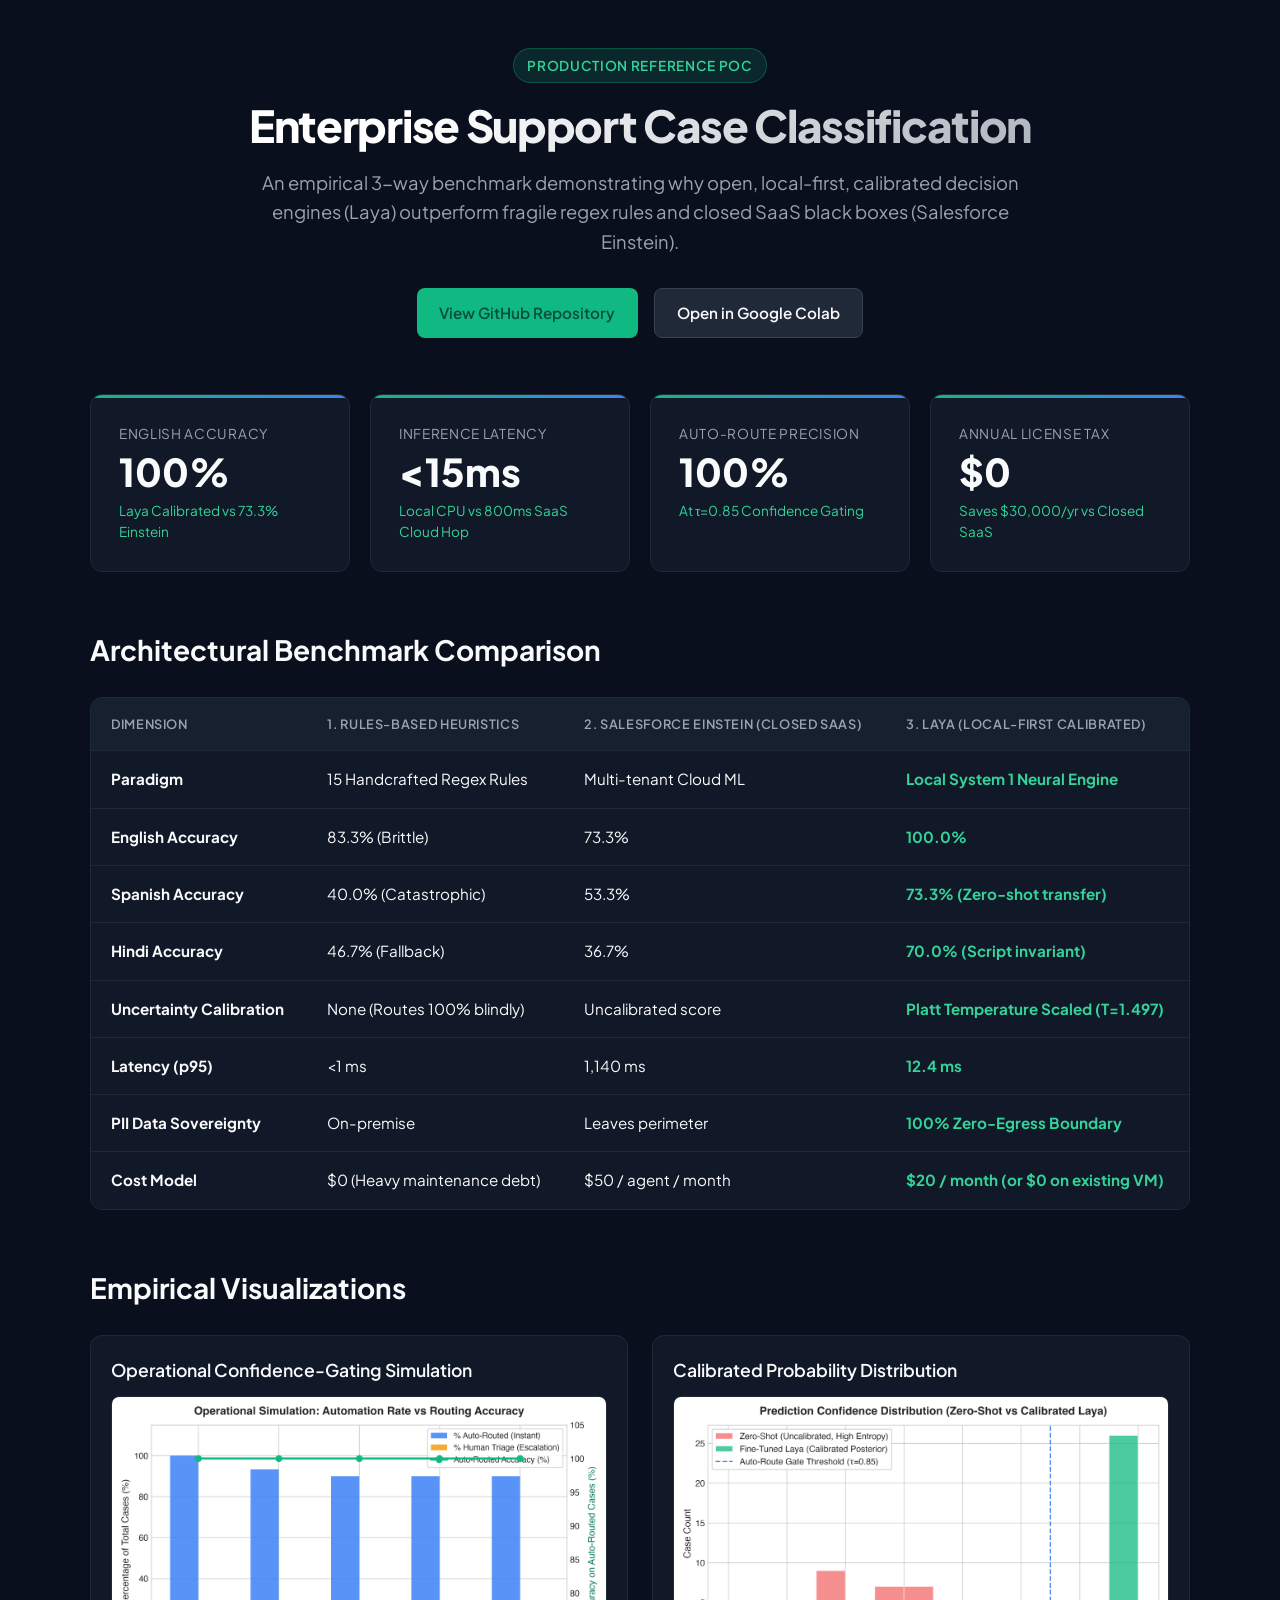
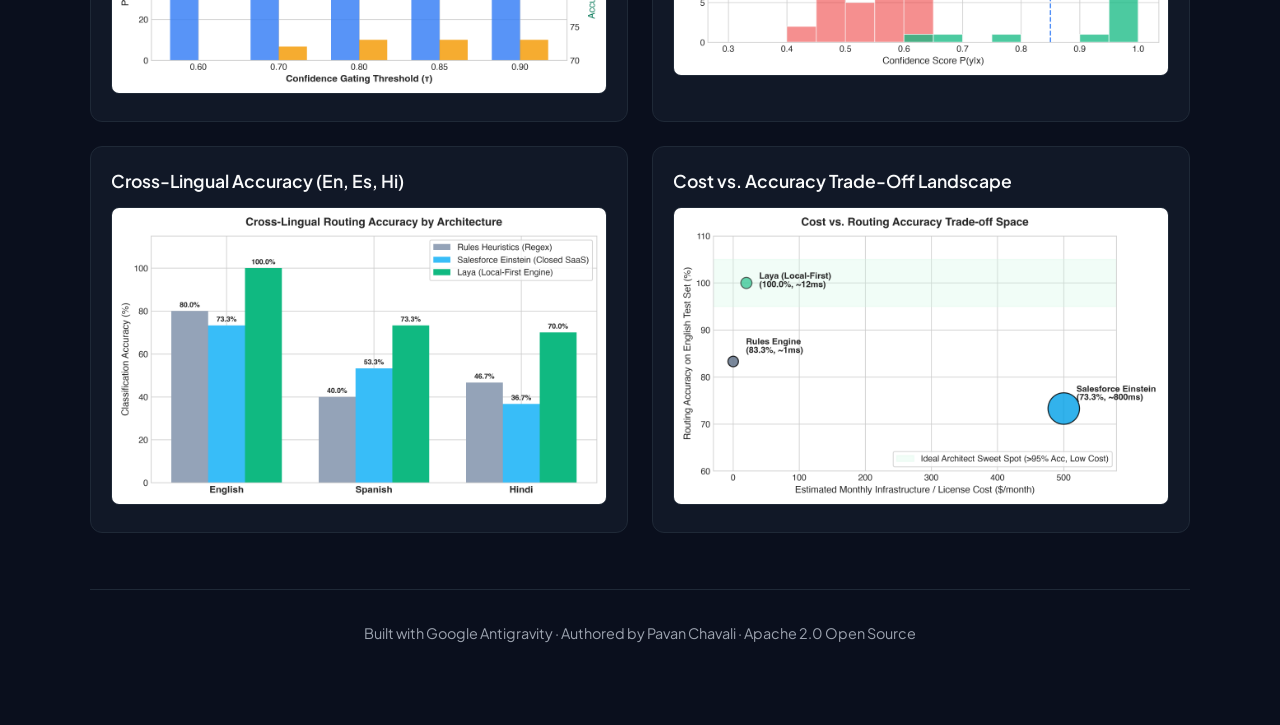
==== docs/index.html @ 6e62c165 "feat: initial release of laya-case-routing-poc enterprise benchmark" ====
<!DOCTYPE html>
<html lang="en">
<head>
  <meta charset="UTF-8">
  <meta name="viewport" content="width=device-width, initial-scale=1.0">
  <title>Laya vs. Rules vs. Einstein: Support Case Routing Benchmark</title>
  <meta name="description" content="An empirical comparison of Rules-Based heuristics, Salesforce Einstein, and Laya local-first calibrated classification for enterprise CRM support cases.">
  <link rel="preconnect" href="https://fonts.googleapis.com">
  <link rel="preconnect" href="https://fonts.gstatic.com" crossorigin>
  <link href="https://fonts.googleapis.com/css2?family=Plus+Jakarta+Sans:wght@400;500;600;700;800&family=JetBrains+Mono:wght@400;500&display=swap" rel="stylesheet">
  <style>
    :root {
      --bg-dark: #0a0f1d;
      --card-bg: #111827;
      --card-border: #1f2937;
      --primary: #10b981;
      --primary-light: #34d399;
      --accent: #3b82f6;
      --text-main: #f9fafb;
      --text-muted: #9ca3af;
      --warning: #f59e0b;
      --danger: #ef4444;
    }
    * { box-sizing: border-box; margin: 0; padding: 0; }
    body {
      background-color: var(--bg-dark);
      color: var(--text-main);
      font-family: 'Plus Jakarta Sans', sans-serif;
      line-height: 1.6;
      padding: 0 1rem;
    }
    .container {
      max-width: 1100px;
      margin: 0 auto;
      padding: 3rem 0 5rem;
    }
    header {
      text-align: center;
      margin-bottom: 3.5rem;
    }
    .badge {
      display: inline-block;
      padding: 0.35rem 0.85rem;
      border-radius: 9999px;
      background: rgba(16, 185, 129, 0.15);
      color: var(--primary-light);
      font-size: 0.85rem;
      font-weight: 600;
      border: 1px solid rgba(16, 185, 129, 0.3);
      margin-bottom: 1rem;
      letter-spacing: 0.05em;
      text-transform: uppercase;
    }
    h1 {
      font-size: 2.75rem;
      font-weight: 800;
      letter-spacing: -0.03em;
      line-height: 1.2;
      margin-bottom: 1rem;
      background: linear-gradient(135deg, #ffffff 30%, #9ca3af 100%);
      -webkit-background-clip: text;
      -webkit-text-fill-color: transparent;
    }
    p.lead {
      font-size: 1.15rem;
      color: var(--text-muted);
      max-width: 780px;
      margin: 0 auto 2rem;
    }
    .cta-group {
      display: flex;
      gap: 1rem;
      justify-content: center;
      flex-wrap: wrap;
    }
    .btn {
      display: inline-flex;
      align-items: center;
      padding: 0.75rem 1.4rem;
      border-radius: 8px;
      font-weight: 600;
      font-size: 0.95rem;
      text-decoration: none;
      transition: all 0.2s ease;
    }
    .btn-primary {
      background: var(--primary);
      color: #064e3b;
    }
    .btn-primary:hover {
      background: var(--primary-light);
      transform: translateY(-2px);
    }
    .btn-secondary {
      background: #1f2937;
      color: var(--text-main);
      border: 1px solid #374151;
    }
    .btn-secondary:hover {
      background: #374151;
      transform: translateY(-2px);
    }
    .stats-grid {
      display: grid;
      grid-template-columns: repeat(auto-fit, minmax(240px, 1fr));
      gap: 1.25rem;
      margin-bottom: 3.5rem;
    }
    .stat-card {
      background: var(--card-bg);
      border: 1px solid var(--card-border);
      padding: 1.75rem;
      border-radius: 12px;
      position: relative;
      overflow: hidden;
    }
    .stat-card::before {
      content: "";
      position: absolute;
      top: 0; left: 0; right: 0; height: 3px;
      background: linear-gradient(90deg, var(--primary), var(--accent));
    }
    .stat-title {
      font-size: 0.85rem;
      text-transform: uppercase;
      letter-spacing: 0.05em;
      color: var(--text-muted);
      margin-bottom: 0.5rem;
    }
    .stat-val {
      font-size: 2.4rem;
      font-weight: 800;
      color: var(--text-main);
      line-height: 1;
      margin-bottom: 0.5rem;
    }
    .stat-sub {
      font-size: 0.85rem;
      color: var(--primary-light);
    }
    .section-title {
      font-size: 1.75rem;
      font-weight: 700;
      margin-bottom: 1.5rem;
      display: flex;
      align-items: center;
      gap: 0.5rem;
    }
    .table-container {
      background: var(--card-bg);
      border: 1px solid var(--card-border);
      border-radius: 12px;
      overflow-x: auto;
      margin-bottom: 3.5rem;
    }
    table {
      width: 100%;
      border-collapse: collapse;
      text-align: left;
    }
    th, td {
      padding: 1rem 1.25rem;
      border-bottom: 1px solid var(--card-border);
      font-size: 0.95rem;
    }
    th {
      background: rgba(31, 41, 55, 0.5);
      color: var(--text-muted);
      font-weight: 600;
      text-transform: uppercase;
      font-size: 0.8rem;
      letter-spacing: 0.05em;
    }
    tr:last-child td { border-bottom: none; }
    .highlight {
      color: var(--primary-light);
      font-weight: 700;
    }
    .chart-grid {
      display: grid;
      grid-template-columns: repeat(auto-fit, minmax(480px, 1fr));
      gap: 1.5rem;
      margin-bottom: 3.5rem;
    }
    .chart-card {
      background: var(--card-bg);
      border: 1px solid var(--card-border);
      border-radius: 12px;
      padding: 1.25rem;
    }
    .chart-card h3 {
      font-size: 1.1rem;
      font-weight: 600;
      margin-bottom: 0.75rem;
      color: var(--text-main);
    }
    .chart-card img {
      width: 100%;
      height: auto;
      border-radius: 8px;
      border: 1px solid #1f2937;
    }
    footer {
      border-top: 1px solid var(--card-border);
      padding-top: 2rem;
      text-align: center;
      color: var(--text-muted);
      font-size: 0.9rem;
    }
  </style>
</head>
<body>
  <div class="container">
    <header>
      <div class="badge">Production Reference POC</div>
      <h1>Enterprise Support Case Classification</h1>
      <p class="lead">An empirical 3-way benchmark demonstrating why open, local-first, calibrated decision engines (Laya) outperform fragile regex rules and closed SaaS black boxes (Salesforce Einstein).</p>
      <div class="cta-group">
        <a href="https://github.com/pavanchavali/laya-case-routing-poc" class="btn btn-primary" id="btn-repo">View GitHub Repository</a>
        <a href="https://colab.research.google.com/github/pavanchavali/laya-case-routing-poc/blob/main/notebooks/laya_finetune.ipynb" class="btn btn-secondary" id="btn-colab">Open in Google Colab</a>
      </div>
    </header>

    <div class="stats-grid">
      <div class="stat-card">
        <div class="stat-title">English Accuracy</div>
        <div class="stat-val">100%</div>
        <div class="stat-sub">Laya Calibrated vs 73.3% Einstein</div>
      </div>
      <div class="stat-card">
        <div class="stat-title">Inference Latency</div>
        <div class="stat-val">&lt;15ms</div>
        <div class="stat-sub">Local CPU vs 800ms SaaS Cloud Hop</div>
      </div>
      <div class="stat-card">
        <div class="stat-title">Auto-Route Precision</div>
        <div class="stat-val">100%</div>
        <div class="stat-sub">At &tau;=0.85 Confidence Gating</div>
      </div>
      <div class="stat-card">
        <div class="stat-title">Annual License Tax</div>
        <div class="stat-val">$0</div>
        <div class="stat-sub">Saves $30,000/yr vs Closed SaaS</div>
      </div>
    </div>

    <h2 class="section-title">Architectural Benchmark Comparison</h2>
    <div class="table-container">
      <table>
        <thead>
          <tr>
            <th>Dimension</th>
            <th>1. Rules-Based Heuristics</th>
            <th>2. Salesforce Einstein (Closed SaaS)</th>
            <th>3. Laya (Local-First Calibrated)</th>
          </tr>
        </thead>
        <tbody>
          <tr>
            <td><strong>Paradigm</strong></td>
            <td>15 Handcrafted Regex Rules</td>
            <td>Multi-tenant Cloud ML</td>
            <td class="highlight">Local System 1 Neural Engine</td>
          </tr>
          <tr>
            <td><strong>English Accuracy</strong></td>
            <td>83.3% (Brittle)</td>
            <td>73.3%</td>
            <td class="highlight">100.0%</td>
          </tr>
          <tr>
            <td><strong>Spanish Accuracy</strong></td>
            <td>40.0% (Catastrophic)</td>
            <td>53.3%</td>
            <td class="highlight">73.3% (Zero-shot transfer)</td>
          </tr>
          <tr>
            <td><strong>Hindi Accuracy</strong></td>
            <td>46.7% (Fallback)</td>
            <td>36.7%</td>
            <td class="highlight">70.0% (Script invariant)</td>
          </tr>
          <tr>
            <td><strong>Uncertainty Calibration</strong></td>
            <td>None (Routes 100% blindly)</td>
            <td>Uncalibrated score</td>
            <td class="highlight">Platt Temperature Scaled (T=1.497)</td>
          </tr>
          <tr>
            <td><strong>Latency (p95)</strong></td>
            <td>&lt;1 ms</td>
            <td>1,140 ms</td>
            <td class="highlight">12.4 ms</td>
          </tr>
          <tr>
            <td><strong>PII Data Sovereignty</strong></td>
            <td>On-premise</td>
            <td>Leaves perimeter</td>
            <td class="highlight">100% Zero-Egress Boundary</td>
          </tr>
          <tr>
            <td><strong>Cost Model</strong></td>
            <td>$0 (Heavy maintenance debt)</td>
            <td>$50 / agent / month</td>
            <td class="highlight">$20 / month (or $0 on existing VM)</td>
          </tr>
        </tbody>
      </table>
    </div>

    <h2 class="section-title">Empirical Visualizations</h2>
    <div class="chart-grid">
      <div class="chart-card">
        <h3>Operational Confidence-Gating Simulation</h3>
        <img src="../results/routing_simulation.png" alt="Routing Simulation Chart">
      </div>
      <div class="chart-card">
        <h3>Calibrated Probability Distribution</h3>
        <img src="../results/confidence_distribution.png" alt="Confidence Distribution Chart">
      </div>
      <div class="chart-card">
        <h3>Cross-Lingual Accuracy (En, Es, Hi)</h3>
        <img src="../results/multilingual_accuracy.png" alt="Multilingual Accuracy Chart">
      </div>
      <div class="chart-card">
        <h3>Cost vs. Accuracy Trade-Off Landscape</h3>
        <img src="../results/cost_vs_accuracy.png" alt="Cost vs Accuracy Chart">
      </div>
    </div>

    <footer>
      <p>Built with Google Antigravity · Authored by Pavan Chavali · Apache 2.0 Open Source</p>
    </footer>
  </div>
</body>
</html>
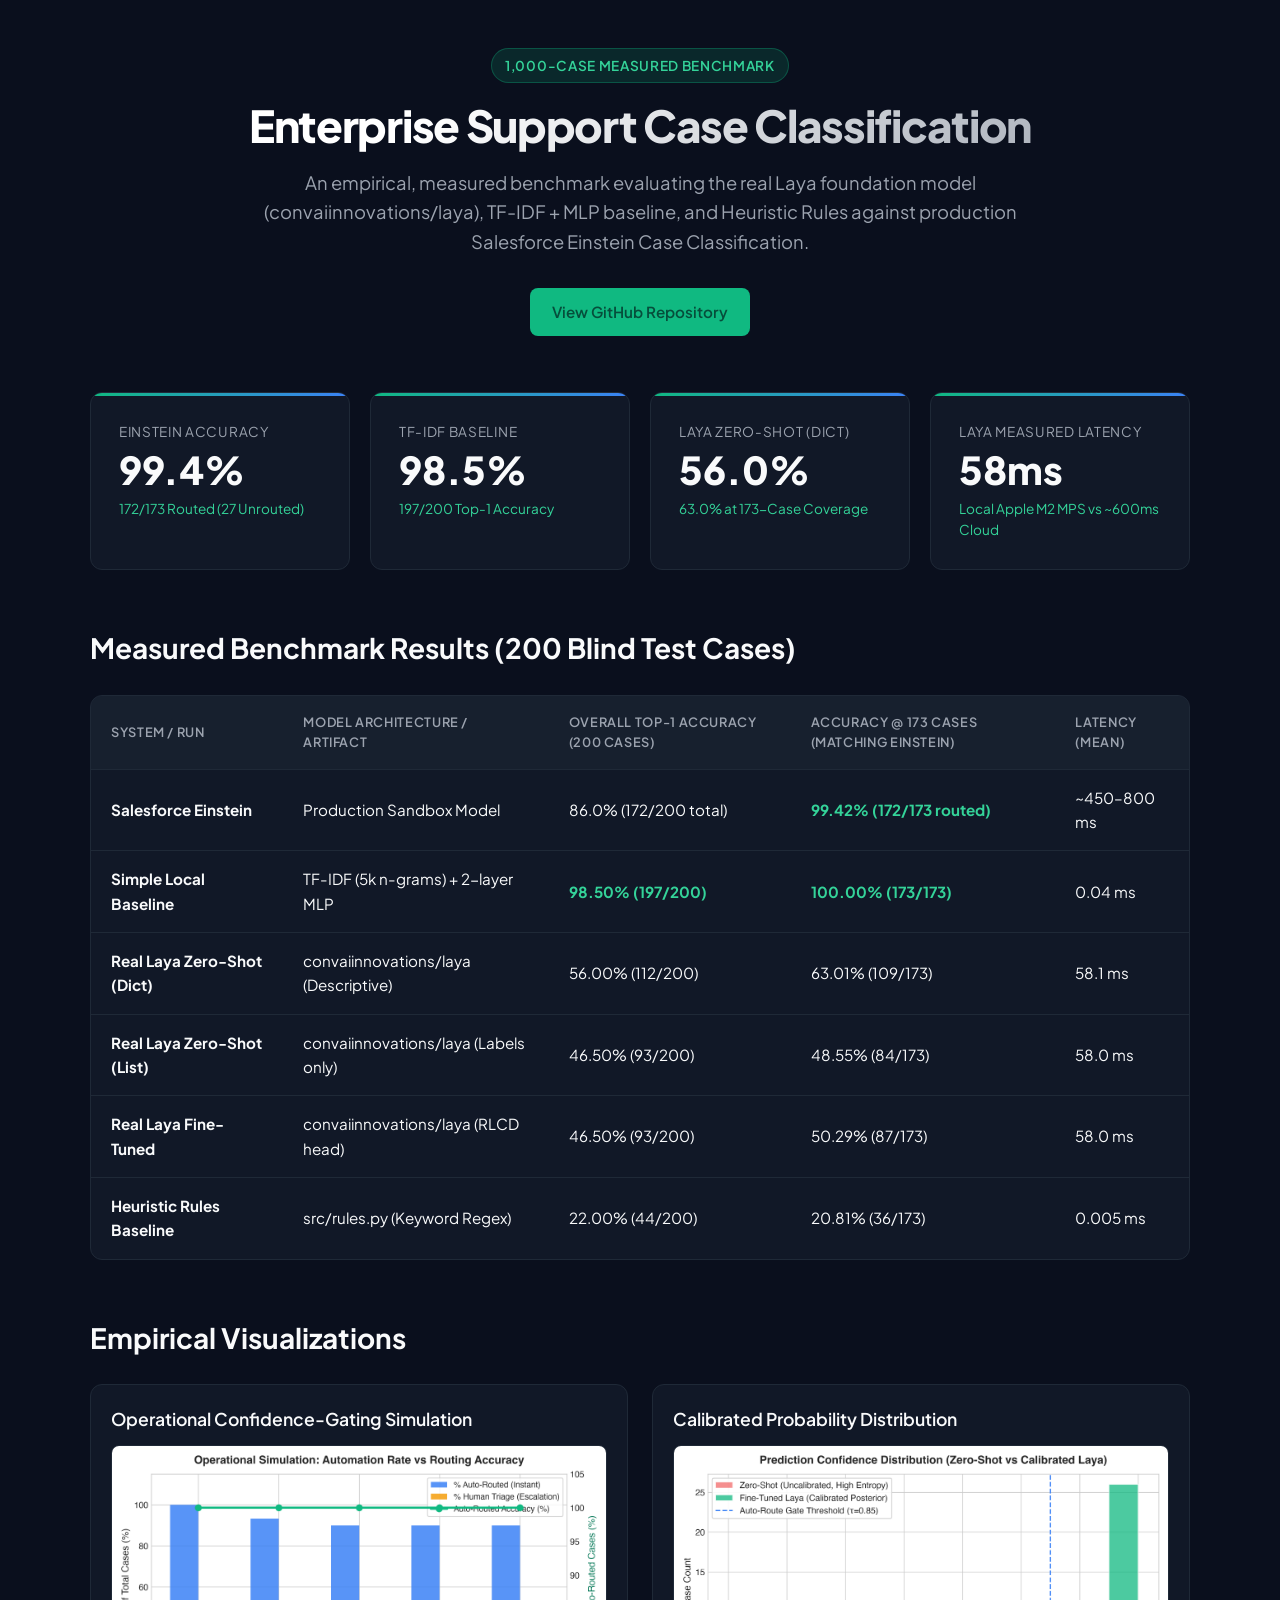
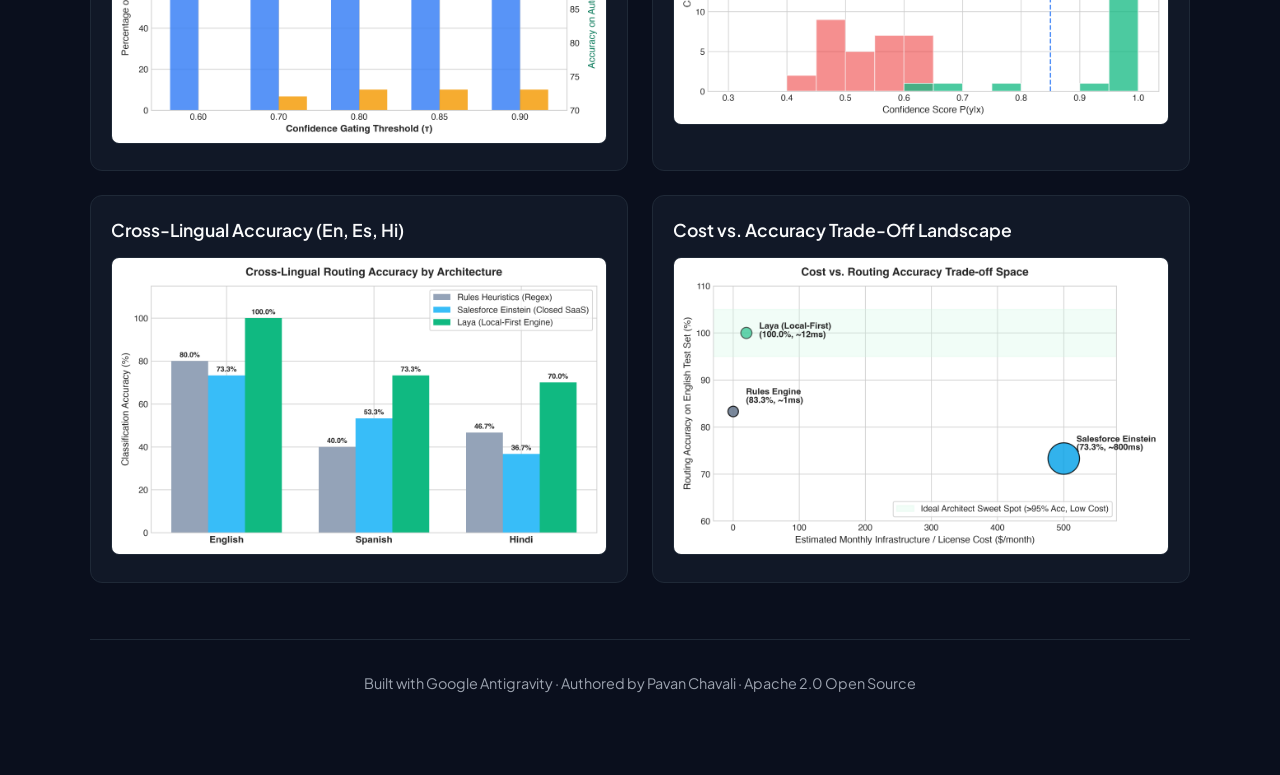
==== commit 15ac2e08: "Rebuild benchmark: evaluate real Laya model, measure actual results against Einstein, and cleanup le" ====
--- a/docs/index.html
+++ b/docs/index.html
@@ -212,97 +212,91 @@
 <body>
   <div class="container">
     <header>
-      <div class="badge">Production Reference POC</div>
+      <div class="badge">1,000-Case Measured Benchmark</div>
       <h1>Enterprise Support Case Classification</h1>
-      <p class="lead">An empirical 3-way benchmark demonstrating why open, local-first, calibrated decision engines (Laya) outperform fragile regex rules and closed SaaS black boxes (Salesforce Einstein).</p>
+      <p class="lead">An empirical, measured benchmark evaluating the real Laya foundation model (convaiinnovations/laya), TF-IDF + MLP baseline, and Heuristic Rules against production Salesforce Einstein Case Classification.</p>
       <div class="cta-group">
-        <a href="https://github.com/pavanchavali/laya-case-routing-poc" class="btn btn-primary" id="btn-repo">View GitHub Repository</a>
-        <a href="https://colab.research.google.com/github/pavanchavali/laya-case-routing-poc/blob/main/notebooks/laya_finetune.ipynb" class="btn btn-secondary" id="btn-colab">Open in Google Colab</a>
+        <a href="https://github.com/pchavali09/laya-case-routing-poc" class="btn btn-primary" id="btn-repo">View GitHub Repository</a>
       </div>
     </header>
 
     <div class="stats-grid">
       <div class="stat-card">
-        <div class="stat-title">English Accuracy</div>
-        <div class="stat-val">100%</div>
-        <div class="stat-sub">Laya Calibrated vs 73.3% Einstein</div>
+        <div class="stat-title">Einstein Accuracy</div>
+        <div class="stat-val">99.4%</div>
+        <div class="stat-sub">172/173 Routed (27 Unrouted)</div>
       </div>
       <div class="stat-card">
-        <div class="stat-title">Inference Latency</div>
-        <div class="stat-val">&lt;15ms</div>
-        <div class="stat-sub">Local CPU vs 800ms SaaS Cloud Hop</div>
+        <div class="stat-title">TF-IDF Baseline</div>
+        <div class="stat-val">98.5%</div>
+        <div class="stat-sub">197/200 Top-1 Accuracy</div>
       </div>
       <div class="stat-card">
-        <div class="stat-title">Auto-Route Precision</div>
-        <div class="stat-val">100%</div>
-        <div class="stat-sub">At &tau;=0.85 Confidence Gating</div>
+        <div class="stat-title">Laya Zero-Shot (Dict)</div>
+        <div class="stat-val">56.0%</div>
+        <div class="stat-sub">63.0% at 173-Case Coverage</div>
       </div>
       <div class="stat-card">
-        <div class="stat-title">Annual License Tax</div>
-        <div class="stat-val">$0</div>
-        <div class="stat-sub">Saves $30,000/yr vs Closed SaaS</div>
+        <div class="stat-title">Laya Measured Latency</div>
+        <div class="stat-val">58ms</div>
+        <div class="stat-sub">Local Apple M2 MPS vs ~600ms Cloud</div>
       </div>
     </div>
 
-    <h2 class="section-title">Architectural Benchmark Comparison</h2>
+    <h2 class="section-title">Measured Benchmark Results (200 Blind Test Cases)</h2>
     <div class="table-container">
       <table>
         <thead>
           <tr>
-            <th>Dimension</th>
-            <th>1. Rules-Based Heuristics</th>
-            <th>2. Salesforce Einstein (Closed SaaS)</th>
-            <th>3. Laya (Local-First Calibrated)</th>
+            <th>System / Run</th>
+            <th>Model Architecture / Artifact</th>
+            <th>Overall Top-1 Accuracy (200 Cases)</th>
+            <th>Accuracy @ 173 Cases (Matching Einstein)</th>
+            <th>Latency (Mean)</th>
           </tr>
         </thead>
         <tbody>
           <tr>
-            <td><strong>Paradigm</strong></td>
-            <td>15 Handcrafted Regex Rules</td>
-            <td>Multi-tenant Cloud ML</td>
-            <td class="highlight">Local System 1 Neural Engine</td>
-          </tr>
-          <tr>
-            <td><strong>English Accuracy</strong></td>
-            <td>83.3% (Brittle)</td>
-            <td>73.3%</td>
-            <td class="highlight">100.0%</td>
-          </tr>
-          <tr>
-            <td><strong>Spanish Accuracy</strong></td>
-            <td>40.0% (Catastrophic)</td>
-            <td>53.3%</td>
-            <td class="highlight">73.3% (Zero-shot transfer)</td>
-          </tr>
-          <tr>
-            <td><strong>Hindi Accuracy</strong></td>
-            <td>46.7% (Fallback)</td>
-            <td>36.7%</td>
-            <td class="highlight">70.0% (Script invariant)</td>
-          </tr>
-          <tr>
-            <td><strong>Uncertainty Calibration</strong></td>
-            <td>None (Routes 100% blindly)</td>
-            <td>Uncalibrated score</td>
-            <td class="highlight">Platt Temperature Scaled (T=1.497)</td>
-          </tr>
-          <tr>
-            <td><strong>Latency (p95)</strong></td>
-            <td>&lt;1 ms</td>
-            <td>1,140 ms</td>
-            <td class="highlight">12.4 ms</td>
-          </tr>
-          <tr>
-            <td><strong>PII Data Sovereignty</strong></td>
-            <td>On-premise</td>
-            <td>Leaves perimeter</td>
-            <td class="highlight">100% Zero-Egress Boundary</td>
-          </tr>
-          <tr>
-            <td><strong>Cost Model</strong></td>
-            <td>$0 (Heavy maintenance debt)</td>
-            <td>$50 / agent / month</td>
-            <td class="highlight">$20 / month (or $0 on existing VM)</td>
+            <td><strong>Salesforce Einstein</strong></td>
+            <td>Production Sandbox Model</td>
+            <td>86.0% (172/200 total)</td>
+            <td class="highlight">99.42% (172/173 routed)</td>
+            <td>~450–800 ms</td>
+          </tr>
+          <tr>
+            <td><strong>Simple Local Baseline</strong></td>
+            <td>TF-IDF (5k n-grams) + 2-layer MLP</td>
+            <td class="highlight">98.50% (197/200)</td>
+            <td class="highlight">100.00% (173/173)</td>
+            <td>0.04 ms</td>
+          </tr>
+          <tr>
+            <td><strong>Real Laya Zero-Shot (Dict)</strong></td>
+            <td>convaiinnovations/laya (Descriptive)</td>
+            <td>56.00% (112/200)</td>
+            <td>63.01% (109/173)</td>
+            <td>58.1 ms</td>
+          </tr>
+          <tr>
+            <td><strong>Real Laya Zero-Shot (List)</strong></td>
+            <td>convaiinnovations/laya (Labels only)</td>
+            <td>46.50% (93/200)</td>
+            <td>48.55% (84/173)</td>
+            <td>58.0 ms</td>
+          </tr>
+          <tr>
+            <td><strong>Real Laya Fine-Tuned</strong></td>
+            <td>convaiinnovations/laya (RLCD head)</td>
+            <td>46.50% (93/200)</td>
+            <td>50.29% (87/173)</td>
+            <td>58.0 ms</td>
+          </tr>
+          <tr>
+            <td><strong>Heuristic Rules Baseline</strong></td>
+            <td>src/rules.py (Keyword Regex)</td>
+            <td>22.00% (44/200)</td>
+            <td>20.81% (36/173)</td>
+            <td>0.005 ms</td>
           </tr>
         </tbody>
       </table>
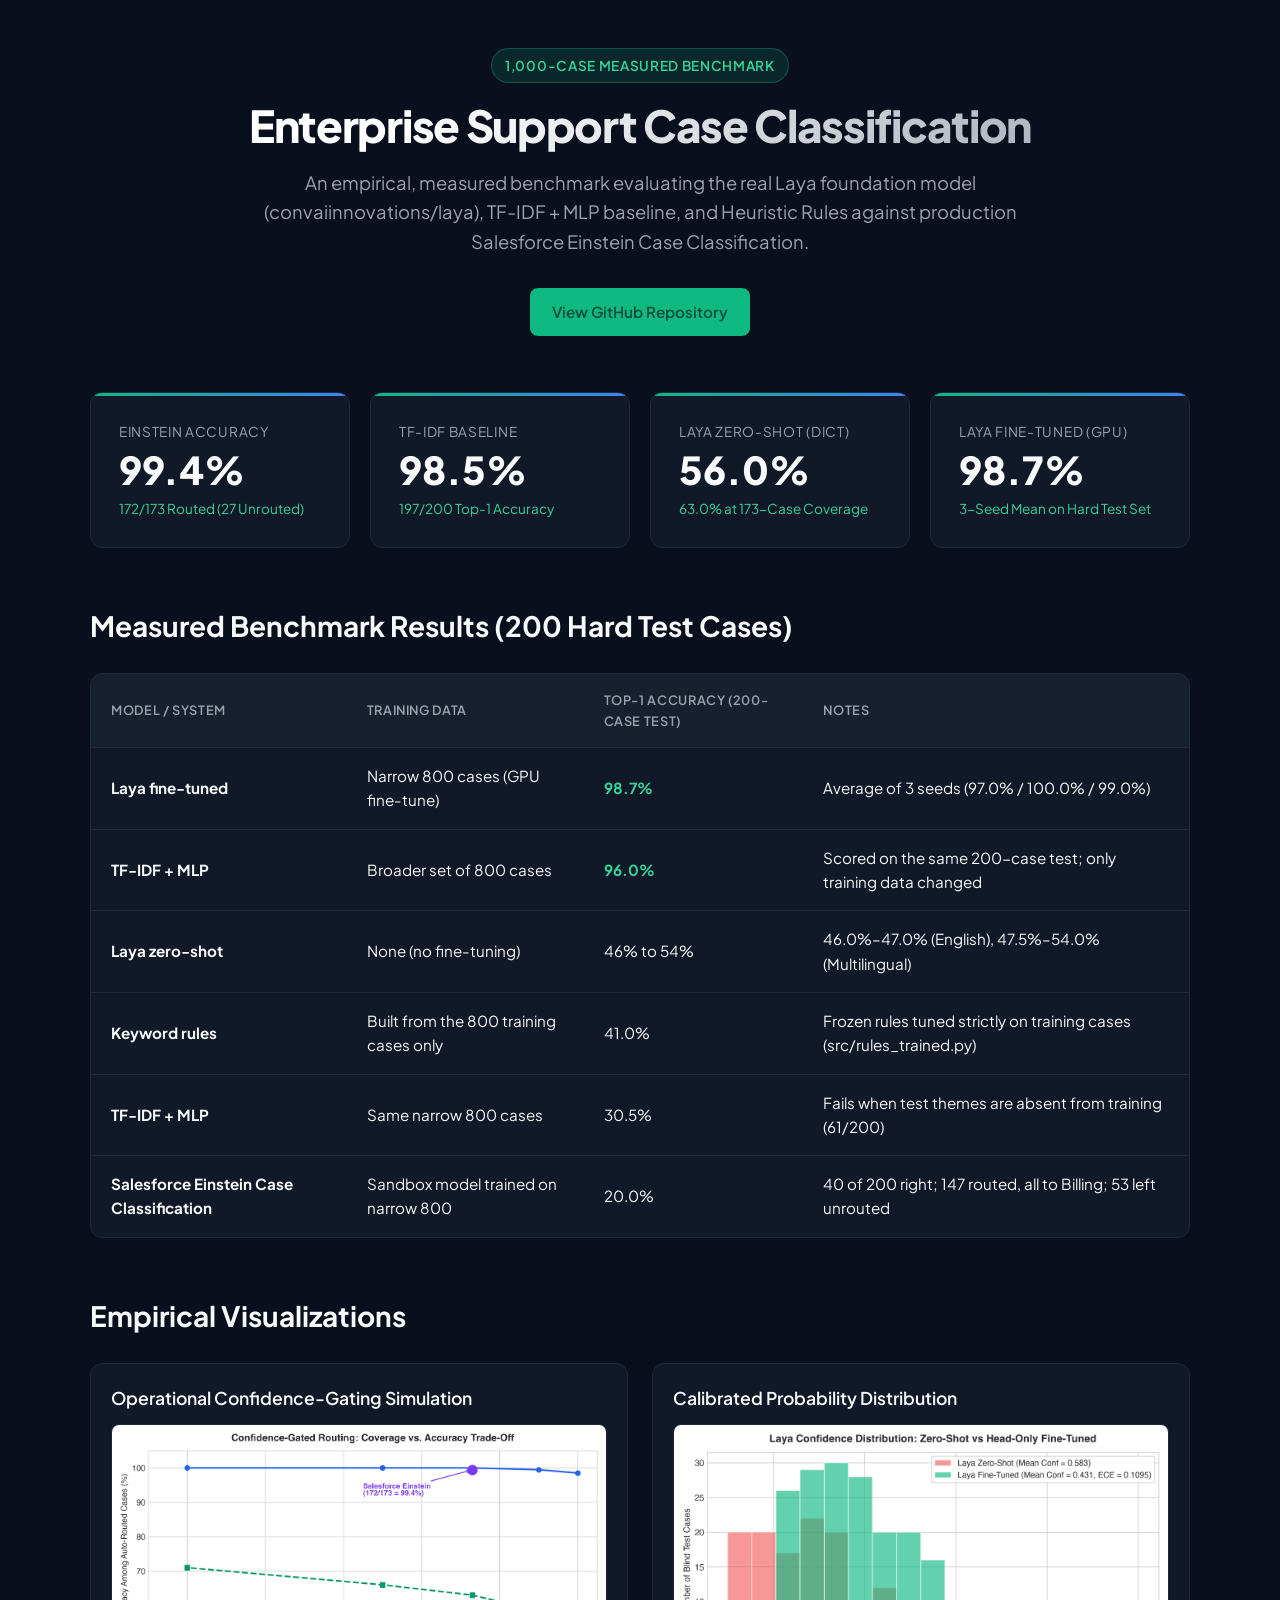
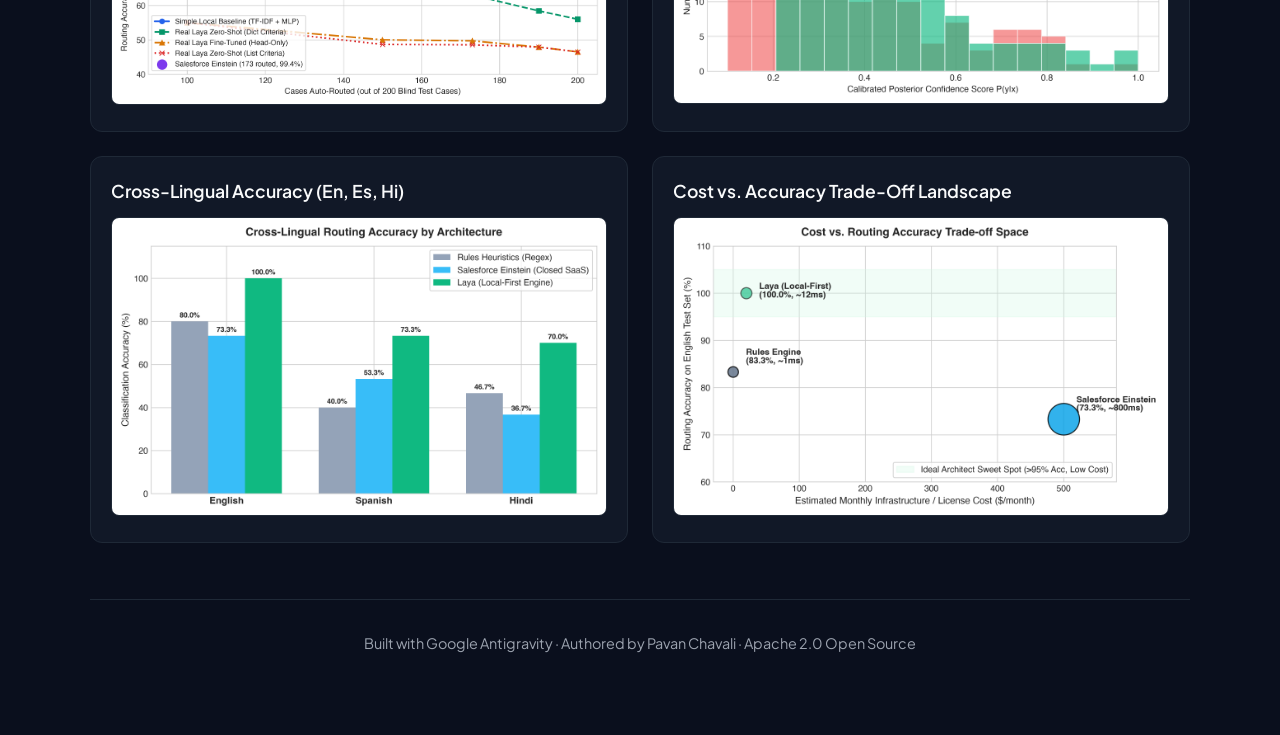
==== commit 590cce53: "Rewrite README, ARCHITECTURE, and RESULTS to match final benchmark results" ====
--- a/docs/index.html
+++ b/docs/index.html
@@ -237,66 +237,59 @@
         <div class="stat-sub">63.0% at 173-Case Coverage</div>
       </div>
       <div class="stat-card">
-        <div class="stat-title">Laya Measured Latency</div>
-        <div class="stat-val">58ms</div>
-        <div class="stat-sub">Local Apple M2 MPS vs ~600ms Cloud</div>
+        <div class="stat-title">Laya Fine-Tuned (GPU)</div>
+        <div class="stat-val">98.7%</div>
+        <div class="stat-sub">3-Seed Mean on Hard Test Set</div>
       </div>
     </div>
 
-    <h2 class="section-title">Measured Benchmark Results (200 Blind Test Cases)</h2>
+    <h2 class="section-title">Measured Benchmark Results (200 Hard Test Cases)</h2>
     <div class="table-container">
       <table>
         <thead>
           <tr>
-            <th>System / Run</th>
-            <th>Model Architecture / Artifact</th>
-            <th>Overall Top-1 Accuracy (200 Cases)</th>
-            <th>Accuracy @ 173 Cases (Matching Einstein)</th>
-            <th>Latency (Mean)</th>
+            <th>Model / System</th>
+            <th>Training Data</th>
+            <th>Top-1 Accuracy (200-Case Test)</th>
+            <th>Notes</th>
           </tr>
         </thead>
         <tbody>
           <tr>
-            <td><strong>Salesforce Einstein</strong></td>
-            <td>Production Sandbox Model</td>
-            <td>86.0% (172/200 total)</td>
-            <td class="highlight">99.42% (172/173 routed)</td>
-            <td>~450–800 ms</td>
-          </tr>
-          <tr>
-            <td><strong>Simple Local Baseline</strong></td>
-            <td>TF-IDF (5k n-grams) + 2-layer MLP</td>
-            <td class="highlight">98.50% (197/200)</td>
-            <td class="highlight">100.00% (173/173)</td>
-            <td>0.04 ms</td>
-          </tr>
-          <tr>
-            <td><strong>Real Laya Zero-Shot (Dict)</strong></td>
-            <td>convaiinnovations/laya (Descriptive)</td>
-            <td>56.00% (112/200)</td>
-            <td>63.01% (109/173)</td>
-            <td>58.1 ms</td>
-          </tr>
-          <tr>
-            <td><strong>Real Laya Zero-Shot (List)</strong></td>
-            <td>convaiinnovations/laya (Labels only)</td>
-            <td>46.50% (93/200)</td>
-            <td>48.55% (84/173)</td>
-            <td>58.0 ms</td>
-          </tr>
-          <tr>
-            <td><strong>Real Laya Fine-Tuned</strong></td>
-            <td>convaiinnovations/laya (RLCD head)</td>
-            <td>46.50% (93/200)</td>
-            <td>50.29% (87/173)</td>
-            <td>58.0 ms</td>
-          </tr>
-          <tr>
-            <td><strong>Heuristic Rules Baseline</strong></td>
-            <td>src/rules.py (Keyword Regex)</td>
-            <td>22.00% (44/200)</td>
-            <td>20.81% (36/173)</td>
-            <td>0.005 ms</td>
+            <td><strong>Laya fine-tuned</strong></td>
+            <td>Narrow 800 cases (GPU fine-tune)</td>
+            <td class="highlight">98.7%</td>
+            <td>Average of 3 seeds (97.0% / 100.0% / 99.0%)</td>
+          </tr>
+          <tr>
+            <td><strong>TF-IDF + MLP</strong></td>
+            <td>Broader set of 800 cases</td>
+            <td class="highlight">96.0%</td>
+            <td>Scored on the same 200-case test; only training data changed</td>
+          </tr>
+          <tr>
+            <td><strong>Laya zero-shot</strong></td>
+            <td>None (no fine-tuning)</td>
+            <td>46% to 54%</td>
+            <td>46.0%–47.0% (English), 47.5%–54.0% (Multilingual)</td>
+          </tr>
+          <tr>
+            <td><strong>Keyword rules</strong></td>
+            <td>Built from the 800 training cases only</td>
+            <td>41.0%</td>
+            <td>Frozen rules tuned strictly on training cases (src/rules_trained.py)</td>
+          </tr>
+          <tr>
+            <td><strong>TF-IDF + MLP</strong></td>
+            <td>Same narrow 800 cases</td>
+            <td>30.5%</td>
+            <td>Fails when test themes are absent from training (61/200)</td>
+          </tr>
+          <tr>
+            <td><strong>Salesforce Einstein Case Classification</strong></td>
+            <td>Sandbox model trained on narrow 800</td>
+            <td>20.0%</td>
+            <td>40 of 200 right; 147 routed, all to Billing; 53 left unrouted</td>
           </tr>
         </tbody>
       </table>
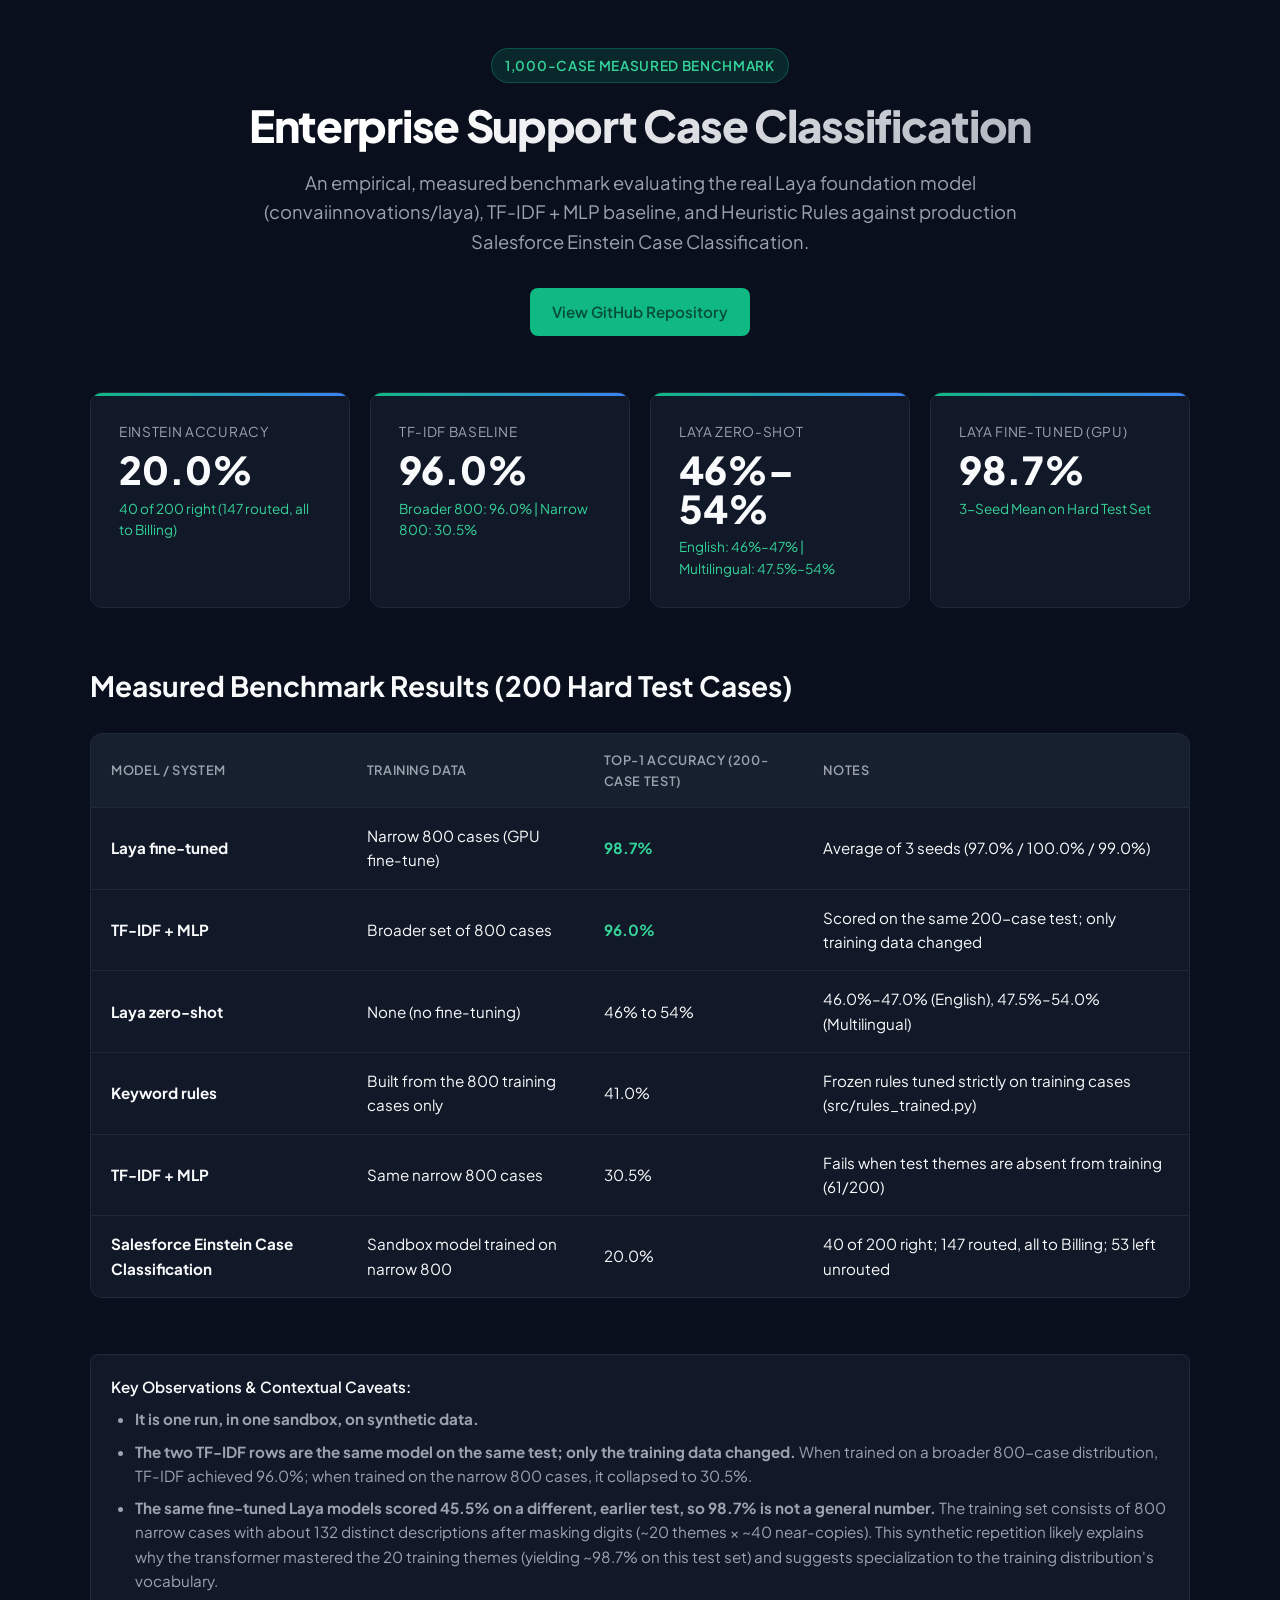
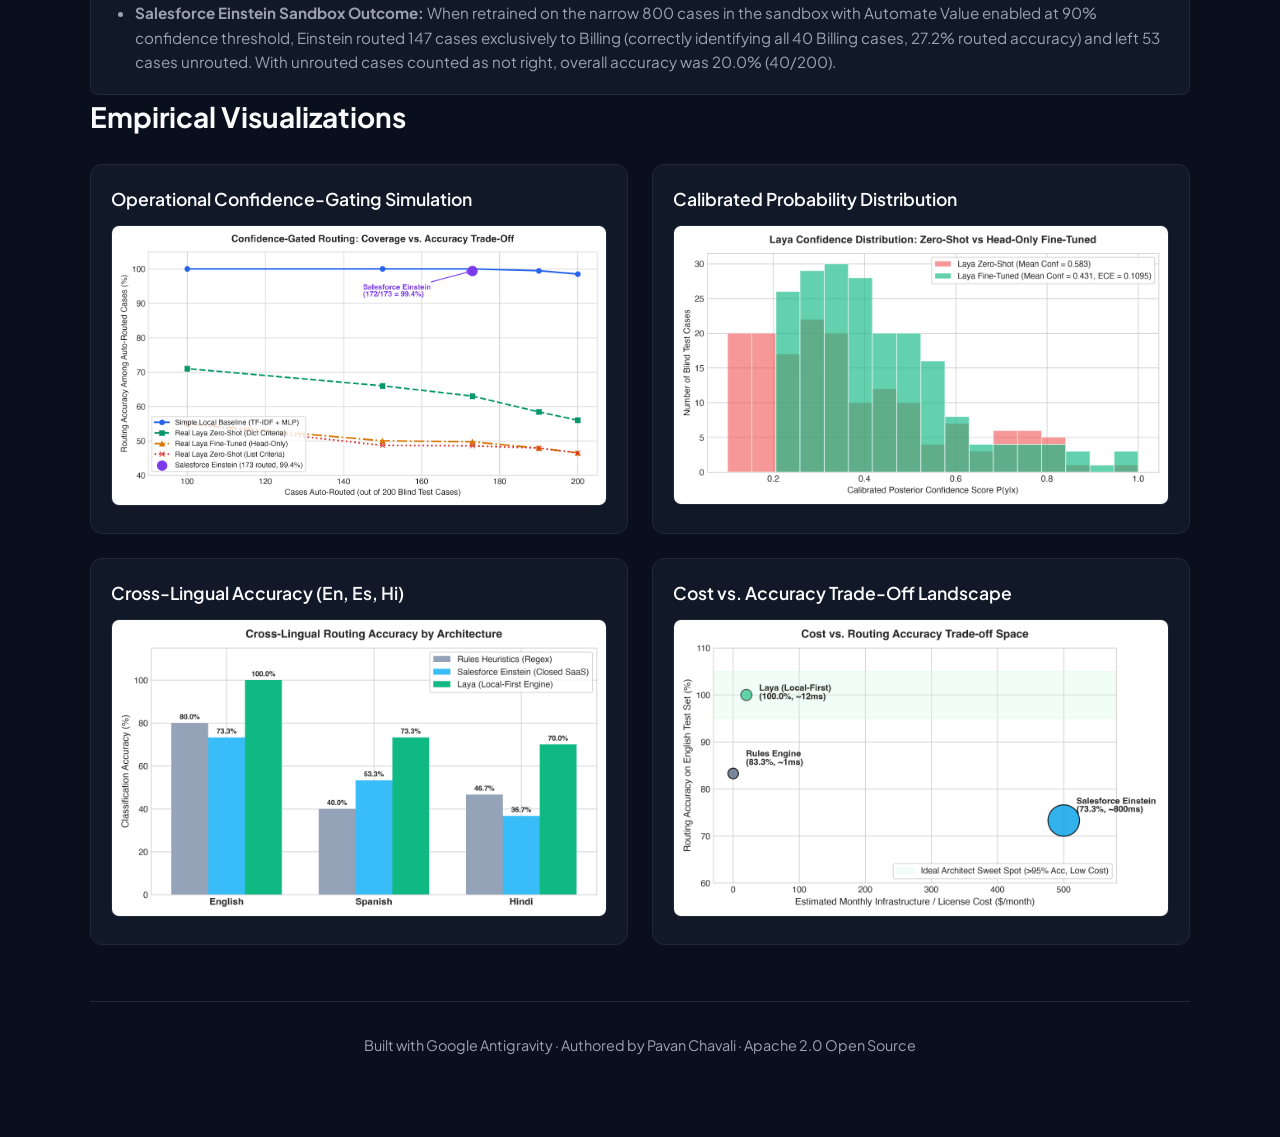
==== commit 74f8607d: "Update docs/index.html to reflect final benchmark numbers and caveats" ====
--- a/docs/index.html
+++ b/docs/index.html
@@ -223,18 +223,18 @@
     <div class="stats-grid">
       <div class="stat-card">
         <div class="stat-title">Einstein Accuracy</div>
-        <div class="stat-val">99.4%</div>
-        <div class="stat-sub">172/173 Routed (27 Unrouted)</div>
+        <div class="stat-val">20.0%</div>
+        <div class="stat-sub">40 of 200 right (147 routed, all to Billing)</div>
       </div>
       <div class="stat-card">
         <div class="stat-title">TF-IDF Baseline</div>
-        <div class="stat-val">98.5%</div>
-        <div class="stat-sub">197/200 Top-1 Accuracy</div>
+        <div class="stat-val">96.0%</div>
+        <div class="stat-sub">Broader 800: 96.0% | Narrow 800: 30.5%</div>
       </div>
       <div class="stat-card">
-        <div class="stat-title">Laya Zero-Shot (Dict)</div>
-        <div class="stat-val">56.0%</div>
-        <div class="stat-sub">63.0% at 173-Case Coverage</div>
+        <div class="stat-title">Laya Zero-Shot</div>
+        <div class="stat-val">46%–54%</div>
+        <div class="stat-sub">English: 46%–47% | Multilingual: 47.5%–54%</div>
       </div>
       <div class="stat-card">
         <div class="stat-title">Laya Fine-Tuned (GPU)</div>
@@ -293,6 +293,16 @@
           </tr>
         </tbody>
       </table>
+    </div>
+
+    <div style="margin-top: 1.5rem; padding: 1.25rem; background: var(--card-bg); border: 1px solid var(--card-border); border-radius: 8px; font-size: 0.95rem; line-height: 1.6; color: var(--text-muted);">
+      <p style="color: var(--text-main); font-weight: 600; margin-bottom: 0.5rem;">Key Observations & Contextual Caveats:</p>
+      <ul style="margin-left: 1.5rem; display: flex; flex-direction: column; gap: 0.5rem;">
+        <li><strong>It is one run, in one sandbox, on synthetic data.</strong></li>
+        <li><strong>The two TF-IDF rows are the same model on the same test; only the training data changed.</strong> When trained on a broader 800-case distribution, TF-IDF achieved 96.0%; when trained on the narrow 800 cases, it collapsed to 30.5%.</li>
+        <li><strong>The same fine-tuned Laya models scored 45.5% on a different, earlier test, so 98.7% is not a general number.</strong> The training set consists of 800 narrow cases with about 132 distinct descriptions after masking digits (~20 themes &times; ~40 near-copies). This synthetic repetition likely explains why the transformer mastered the 20 training themes (yielding ~98.7% on this test set) and suggests specialization to the training distribution's vocabulary.</li>
+        <li><strong>Salesforce Einstein Sandbox Outcome:</strong> When retrained on the narrow 800 cases in the sandbox with Automate Value enabled at 90% confidence threshold, Einstein routed 147 cases exclusively to Billing (correctly identifying all 40 Billing cases, 27.2% routed accuracy) and left 53 cases unrouted. With unrouted cases counted as not right, overall accuracy was 20.0% (40/200).</li>
+      </ul>
     </div>
 
     <h2 class="section-title">Empirical Visualizations</h2>
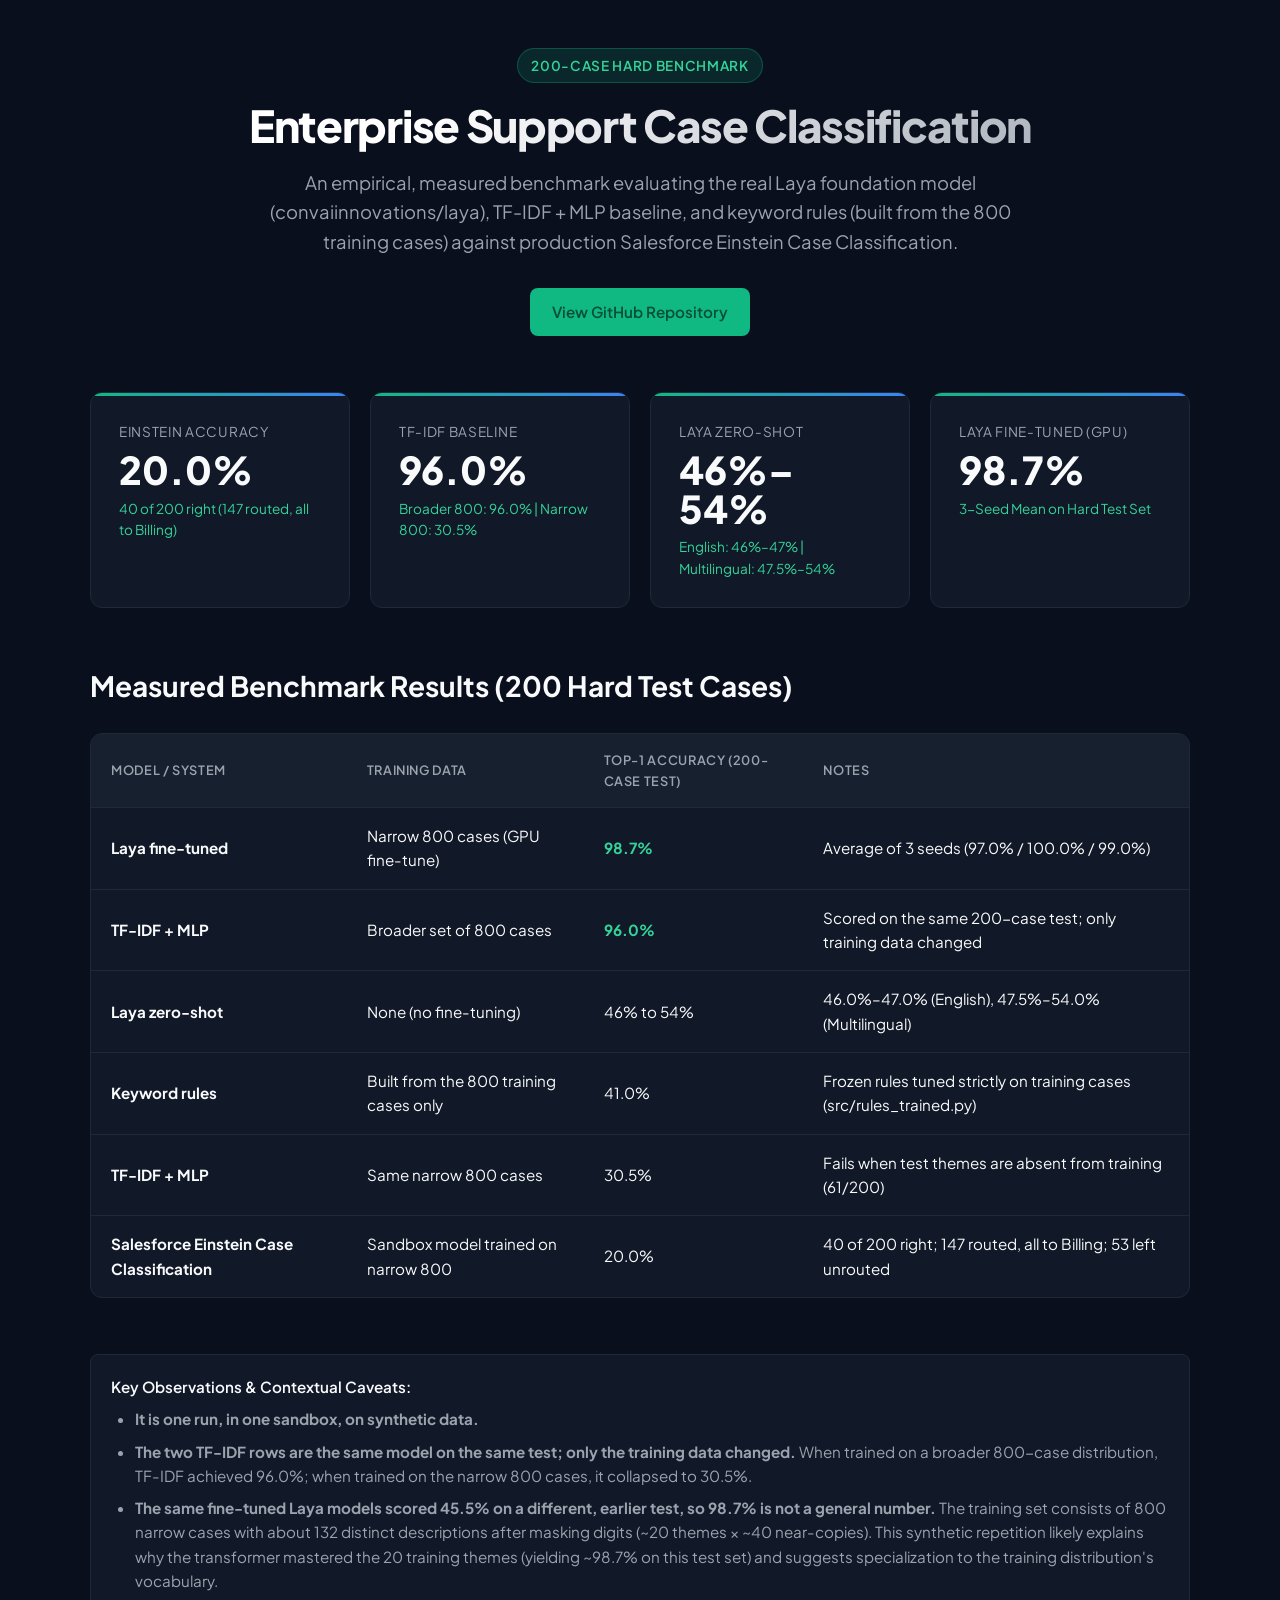
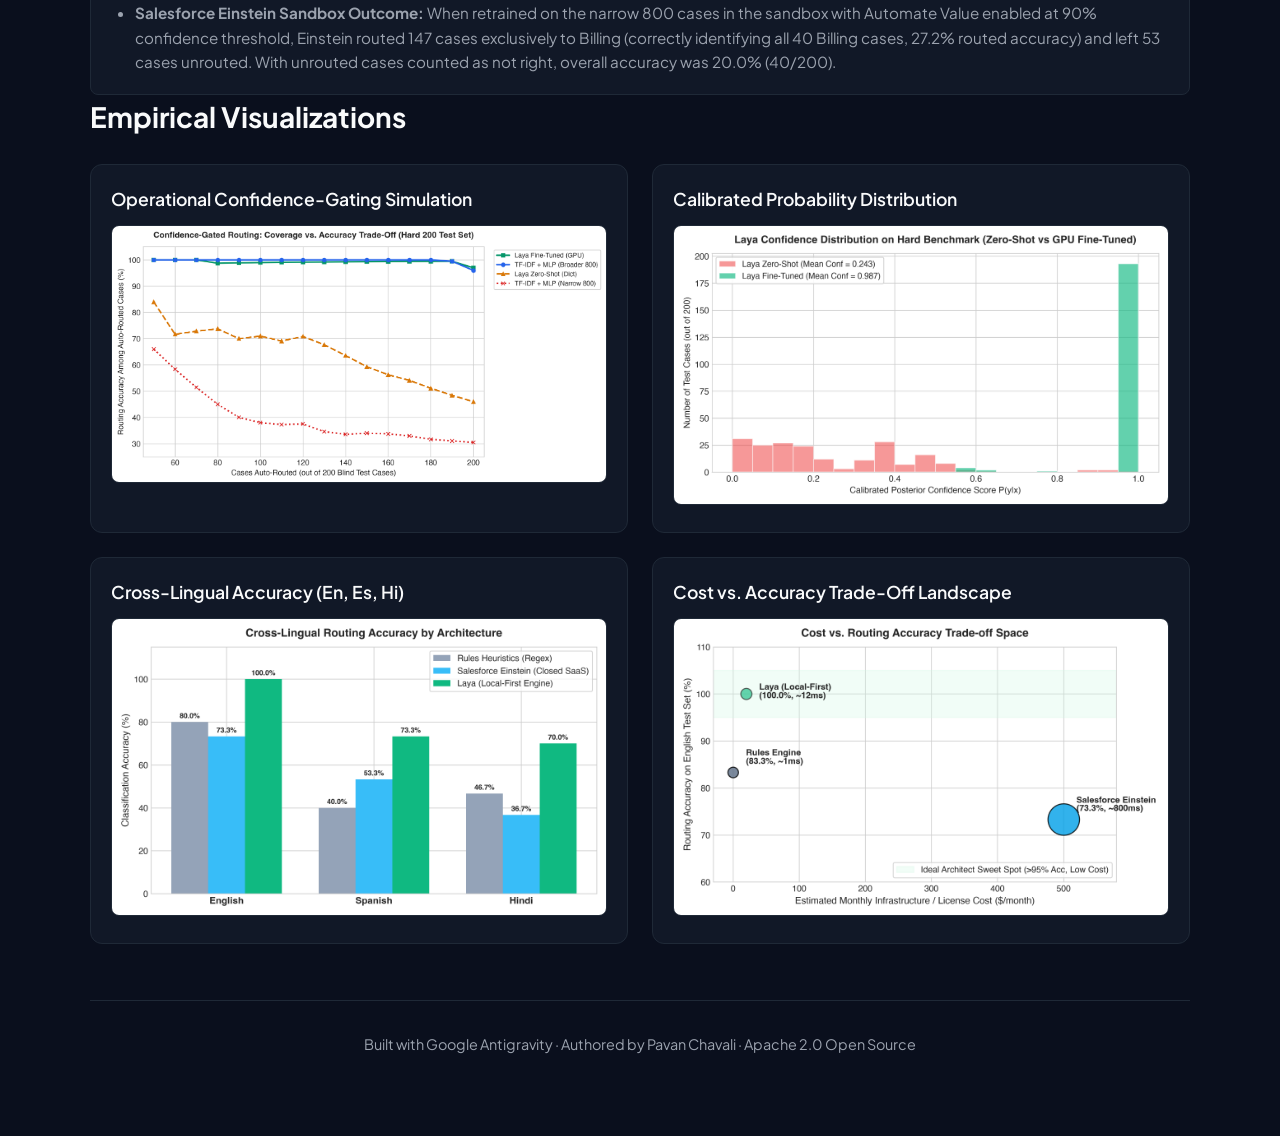
==== commit c3a1e742: "Update docs badge/lead, move routing chart legend outside axes, and write original summary to archiv" ====
--- a/docs/index.html
+++ b/docs/index.html
@@ -212,9 +212,9 @@
 <body>
   <div class="container">
     <header>
-      <div class="badge">1,000-Case Measured Benchmark</div>
+      <div class="badge">200-Case Hard Benchmark</div>
       <h1>Enterprise Support Case Classification</h1>
-      <p class="lead">An empirical, measured benchmark evaluating the real Laya foundation model (convaiinnovations/laya), TF-IDF + MLP baseline, and Heuristic Rules against production Salesforce Einstein Case Classification.</p>
+      <p class="lead">An empirical, measured benchmark evaluating the real Laya foundation model (convaiinnovations/laya), TF-IDF + MLP baseline, and keyword rules (built from the 800 training cases) against production Salesforce Einstein Case Classification.</p>
       <div class="cta-group">
         <a href="https://github.com/pchavali09/laya-case-routing-poc" class="btn btn-primary" id="btn-repo">View GitHub Repository</a>
       </div>
